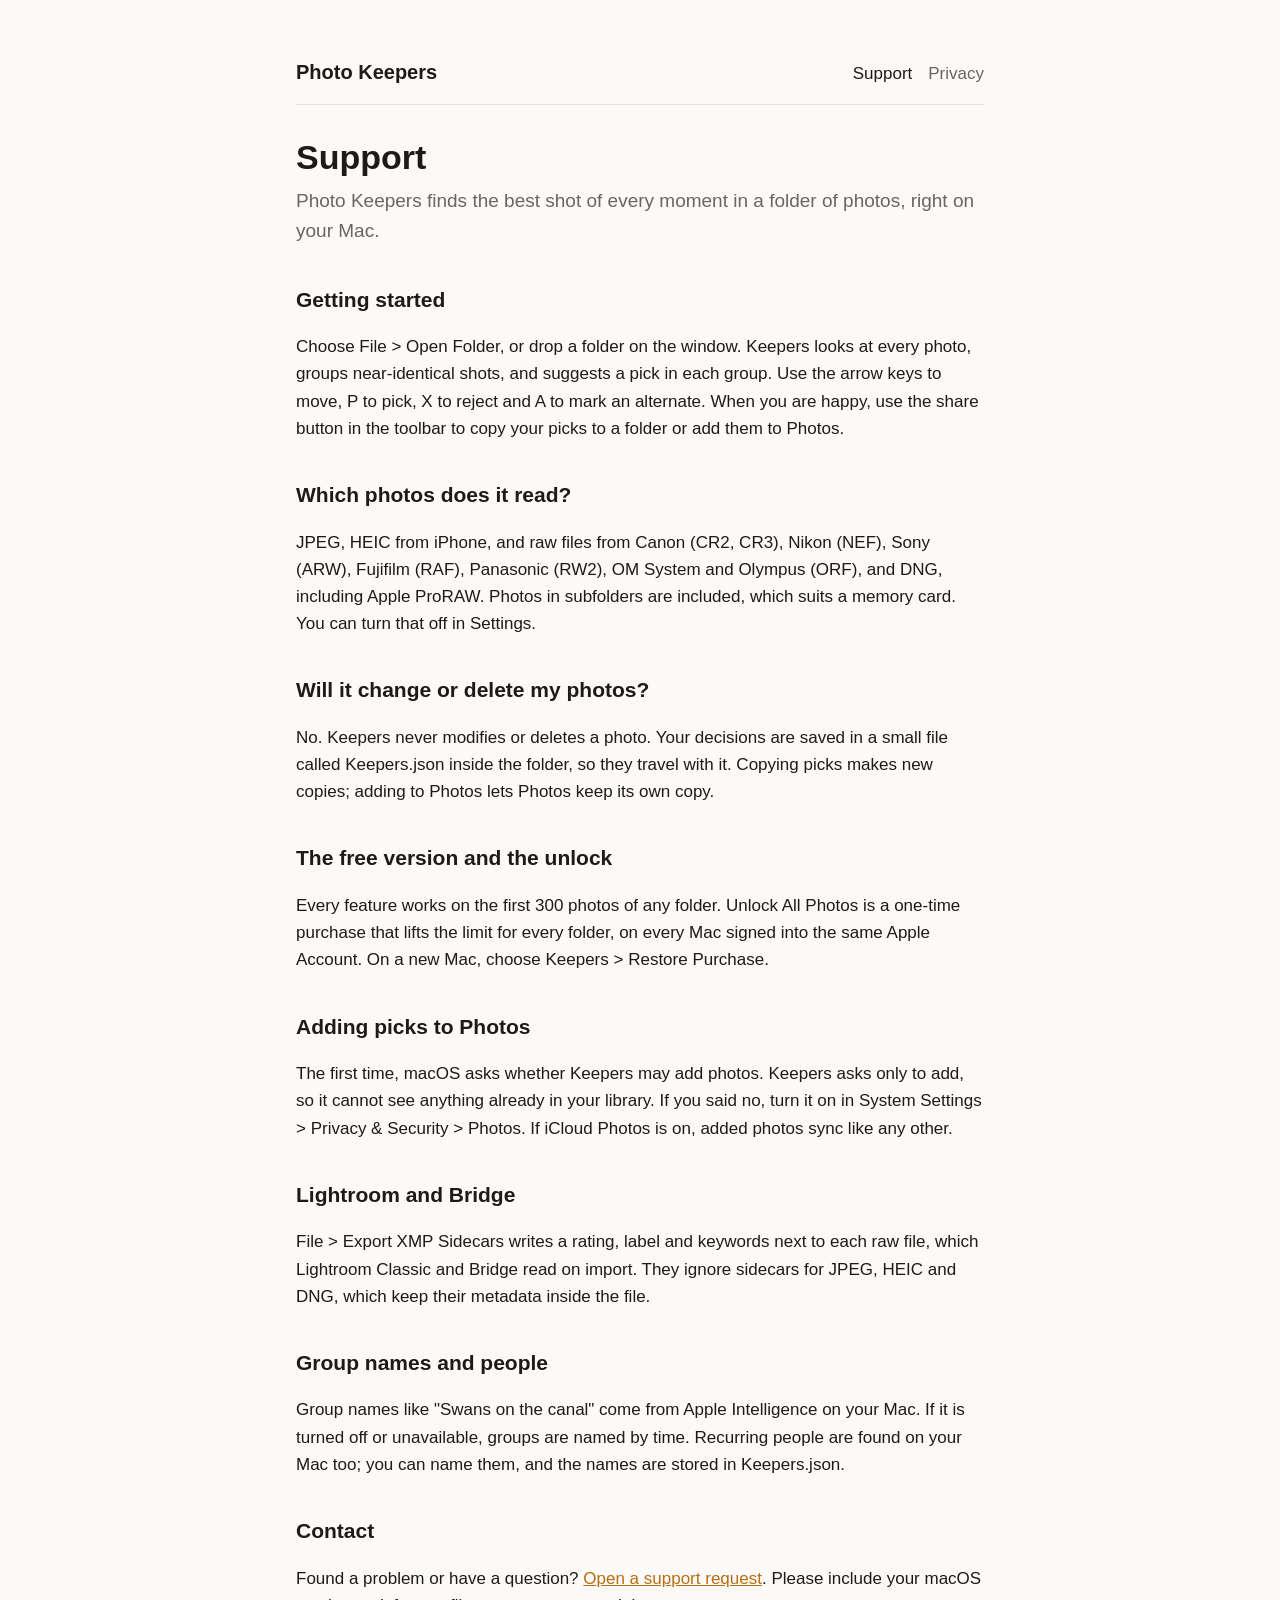
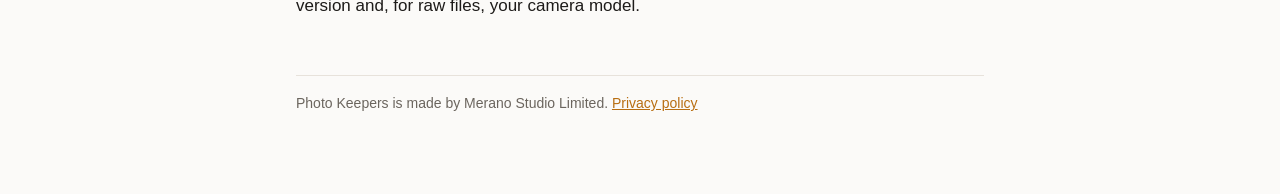
==== index.html @ 6b455871 "Support and privacy pages for Photo Keepers" ====
<!doctype html>
<html lang="en">
<head>
<meta charset="utf-8">
<meta name="viewport" content="width=device-width, initial-scale=1">
<title>Photo Keepers Support</title>
<meta name="description" content="Help for Photo Keepers, the Mac app that finds the best shot of every moment.">
<link rel="stylesheet" href="style.css">
</head>
<body>
<main>
<header><a class="brand" href="./">Photo Keepers</a><nav><a href="./" aria-current="page">Support</a><a href="privacy.html">Privacy</a></nav></header>

<h1>Support</h1>
<p class="lede">Photo Keepers finds the best shot of every moment in a folder of photos, right on your Mac.</p>

<h2>Getting started</h2>
<p>Choose File &gt; Open Folder, or drop a folder on the window. Keepers looks at every photo, groups near-identical shots, and suggests a pick in each group. Use the arrow keys to move, P to pick, X to reject and A to mark an alternate. When you are happy, use the share button in the toolbar to copy your picks to a folder or add them to Photos.</p>

<h2>Which photos does it read?</h2>
<p>JPEG, HEIC from iPhone, and raw files from Canon (CR2, CR3), Nikon (NEF), Sony (ARW), Fujifilm (RAF), Panasonic (RW2), OM System and Olympus (ORF), and DNG, including Apple ProRAW. Photos in subfolders are included, which suits a memory card. You can turn that off in Settings.</p>

<h2>Will it change or delete my photos?</h2>
<p>No. Keepers never modifies or deletes a photo. Your decisions are saved in a small file called Keepers.json inside the folder, so they travel with it. Copying picks makes new copies; adding to Photos lets Photos keep its own copy.</p>

<h2>The free version and the unlock</h2>
<p>Every feature works on the first 300 photos of any folder. Unlock All Photos is a one-time purchase that lifts the limit for every folder, on every Mac signed into the same Apple Account. On a new Mac, choose Keepers &gt; Restore Purchase.</p>

<h2>Adding picks to Photos</h2>
<p>The first time, macOS asks whether Keepers may add photos. Keepers asks only to add, so it cannot see anything already in your library. If you said no, turn it on in System Settings &gt; Privacy &amp; Security &gt; Photos. If iCloud Photos is on, added photos sync like any other.</p>

<h2>Lightroom and Bridge</h2>
<p>File &gt; Export XMP Sidecars writes a rating, label and keywords next to each raw file, which Lightroom Classic and Bridge read on import. They ignore sidecars for JPEG, HEIC and DNG, which keep their metadata inside the file.</p>

<h2>Group names and people</h2>
<p>Group names like "Swans on the canal" come from Apple Intelligence on your Mac. If it is turned off or unavailable, groups are named by time. Recurring people are found on your Mac too; you can name them, and the names are stored in Keepers.json.</p>

<h2>Contact</h2>
<p>Found a problem or have a question? <a href="https://github.com/russnem/photo-keepers/issues/new">Open a support request</a>. Please include your macOS version and, for raw files, your camera model.</p>

<footer>Photo Keepers is made by Merano Studio Limited. <a href="privacy.html">Privacy policy</a></footer>
</main>
</body>
</html>
---- style.css ----
:root { --bg: #fbfaf8; --fg: #1d1b19; --muted: #6b655e; --accent: #b86e12; --rule: #e7e2db; color-scheme: light dark; }
@media (prefers-color-scheme: dark) { :root { --bg: #161412; --fg: #f1ece6; --muted: #a39b91; --accent: #f0a443; --rule: #2e2a26; } }
* { box-sizing: border-box; }
body { margin: 0; background: var(--bg); color: var(--fg); font: 17px/1.6 -apple-system, BlinkMacSystemFont, "Helvetica Neue", sans-serif; }
main { max-width: 720px; margin: 0 auto; padding: 56px 16px 80px; }
header { display: flex; justify-content: space-between; align-items: baseline; flex-wrap: wrap; gap: 8px; border-bottom: 1px solid var(--rule); padding-bottom: 16px; margin-bottom: 32px; }
header a.brand { font-weight: 700; font-size: 20px; color: var(--fg); text-decoration: none; }
nav a { margin-left: 16px; color: var(--muted); text-decoration: none; }
nav a[aria-current] { color: var(--fg); }
h1 { font-size: 34px; line-height: 1.2; margin: 0 0 8px; }
h2 { font-size: 21px; margin: 36px 0 8px; }
p, li { color: var(--fg); }
.lede { color: var(--muted); font-size: 19px; margin-top: 0; }
a { color: var(--accent); }
footer { margin-top: 56px; padding-top: 16px; border-top: 1px solid var(--rule); color: var(--muted); font-size: 14px; }
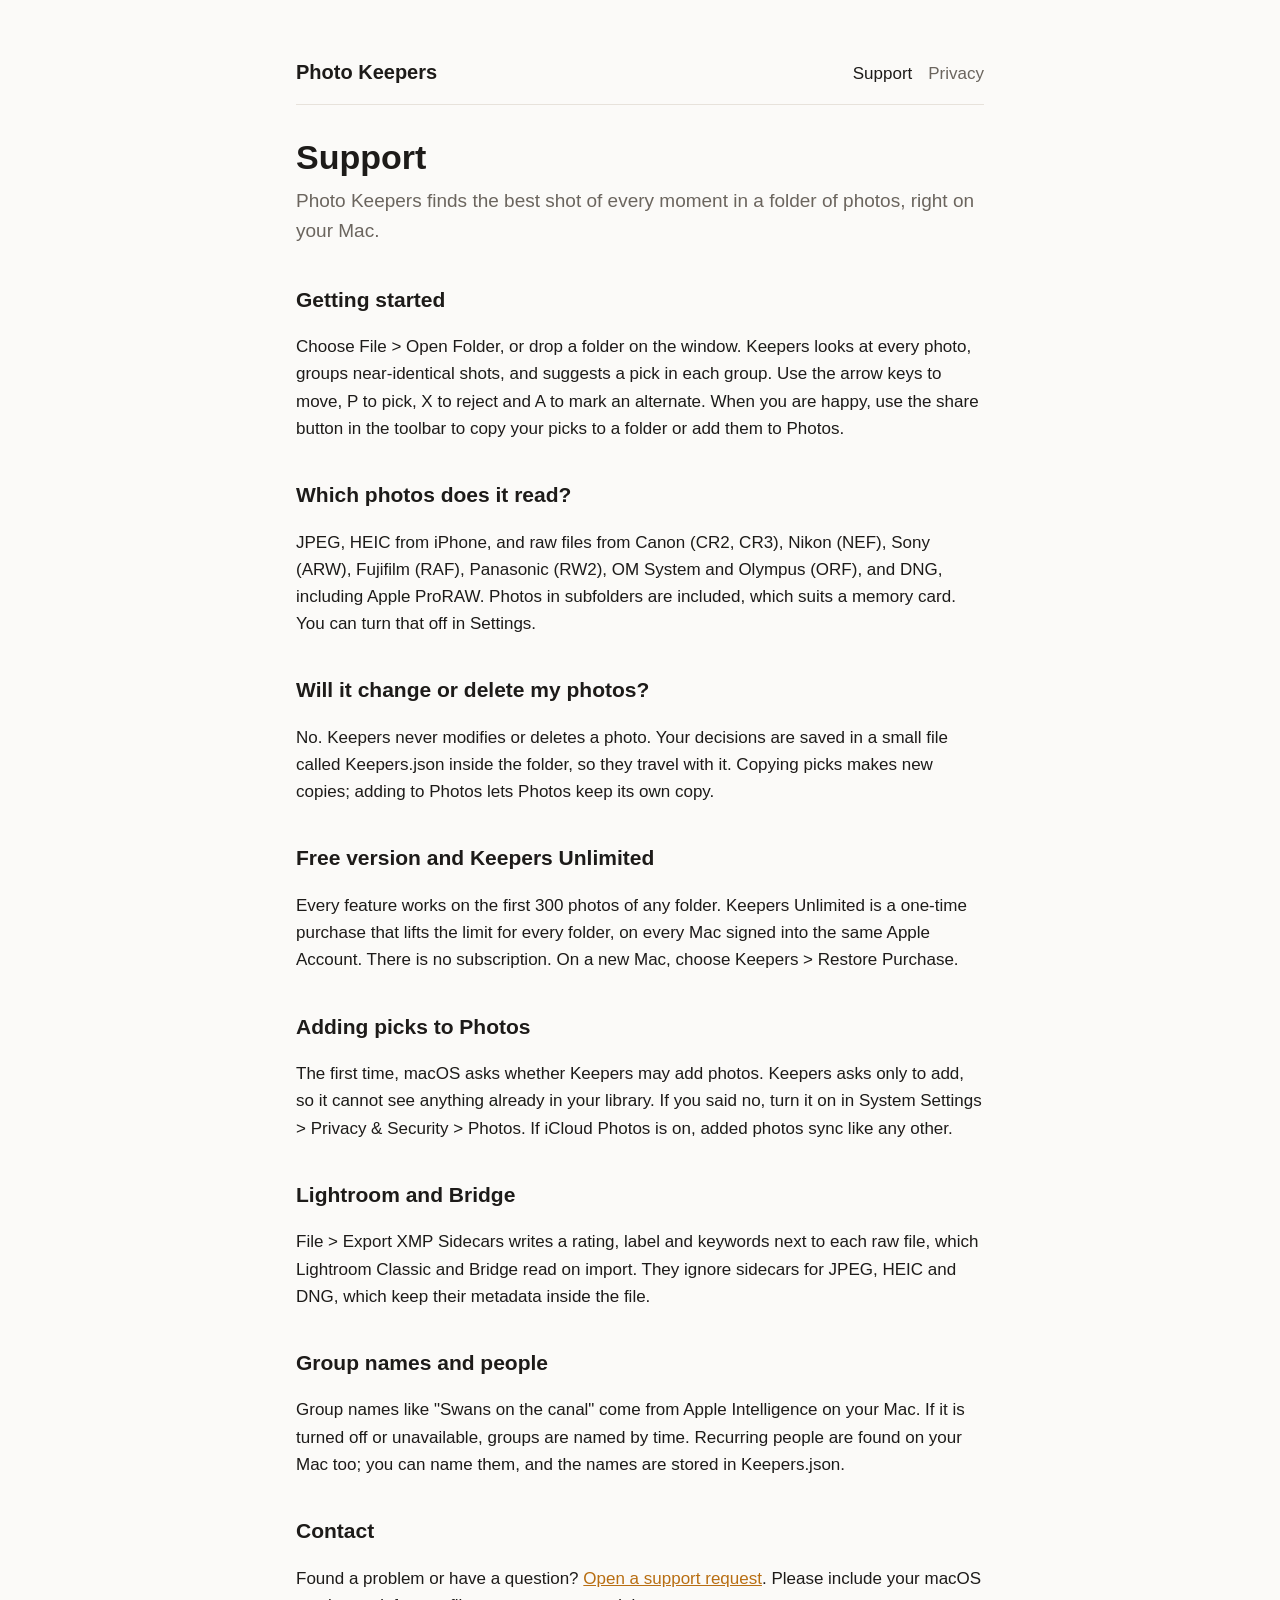
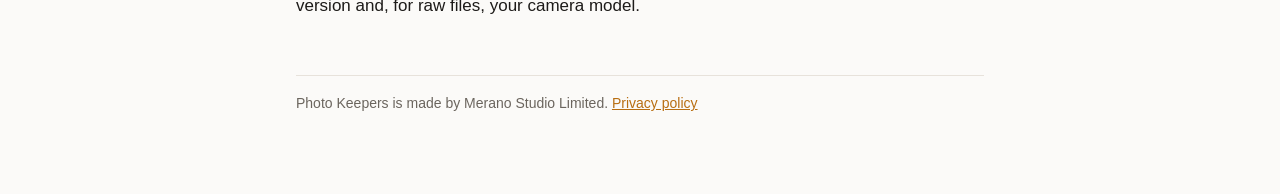
==== commit ae4bde8f: "Rename the purchase to Keepers Unlimited" ====
--- a/index.html
+++ b/index.html
@@ -23,8 +23,8 @@
 <h2>Will it change or delete my photos?</h2>
 <p>No. Keepers never modifies or deletes a photo. Your decisions are saved in a small file called Keepers.json inside the folder, so they travel with it. Copying picks makes new copies; adding to Photos lets Photos keep its own copy.</p>
 
-<h2>The free version and the unlock</h2>
-<p>Every feature works on the first 300 photos of any folder. Unlock All Photos is a one-time purchase that lifts the limit for every folder, on every Mac signed into the same Apple Account. On a new Mac, choose Keepers &gt; Restore Purchase.</p>
+<h2>Free version and Keepers Unlimited</h2>
+<p>Every feature works on the first 300 photos of any folder. Keepers Unlimited is a one-time purchase that lifts the limit for every folder, on every Mac signed into the same Apple Account. There is no subscription. On a new Mac, choose Keepers &gt; Restore Purchase.</p>
 
 <h2>Adding picks to Photos</h2>
 <p>The first time, macOS asks whether Keepers may add photos. Keepers asks only to add, so it cannot see anything already in your library. If you said no, turn it on in System Settings &gt; Privacy &amp; Security &gt; Photos. If iCloud Photos is on, added photos sync like any other.</p>
